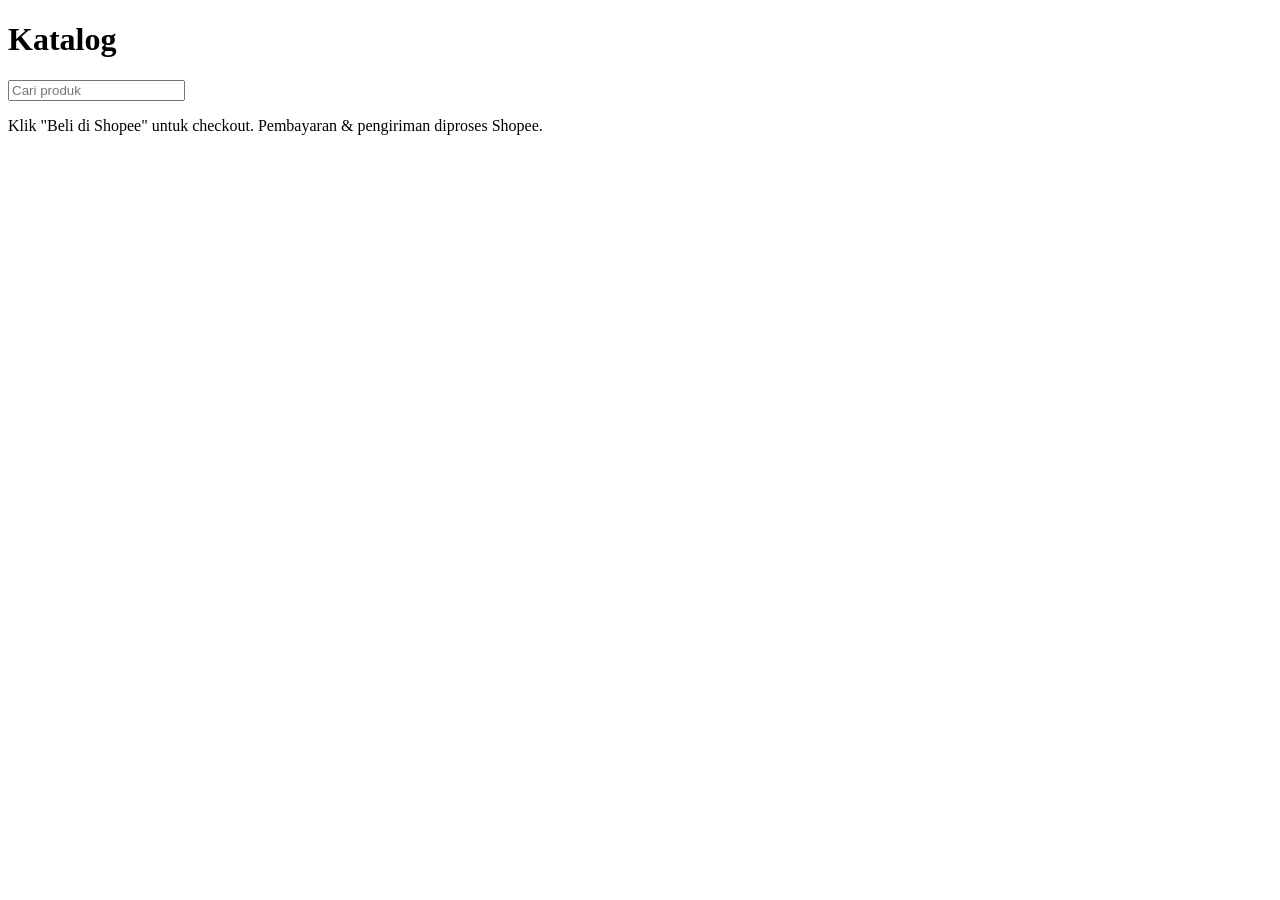
==== index.html @ 873a8762 "Add files via upload" ====
<!doctype html>
<html lang="id">
<head>
<meta charset="utf-8">
<meta name="viewport" content="width=device-width,initial-scale=1">
<title>Katalog Produk</title>
<meta name="description" content="Katalog produk. Pembelian lewat Shopee.">
<meta name="theme-color" content="#ee4d2d">
<link rel="preconnect" href="https://fonts.googleapis.com">
<link rel="preconnect" href="https://fonts.gstatic.com" crossorigin>
<link href="https://fonts.googleapis.com/css2?family=Bricolage+Grotesque:wght@600;800&family=Figtree:wght@400;500;700&display=swap" rel="stylesheet">
<link rel="stylesheet" href="css/index.css">
</head>
<body>
<header class="hero">
  <div class="wrap">
    <img id="logo" class="avatar" alt="" hidden>
    <h1 id="storeName">Katalog</h1>
    <p id="tagline"></p>
    <div class="links" id="links"></div>
  </div>
</header>
<main class="wrap">
  <div class="tools">
    <input id="q" type="search" placeholder="Cari produk" aria-label="Cari produk">
    <div id="chips" class="chips" role="tablist"></div>
  </div>
  <p id="count" class="count"></p>
  <section id="grid" class="grid" aria-live="polite">
    <div class="sk"></div><div class="sk"></div><div class="sk"></div><div class="sk"></div>
  </section>
  <p id="empty" class="empty" hidden>Produk tidak ditemukan. Coba kata kunci atau kategori lain.</p>
</main>
<footer class="foot">Klik "Beli di Shopee" untuk checkout. Pembayaran &amp; pengiriman diproses Shopee.</footer>
<script src="js/index.js"></script>
</body>
</html>
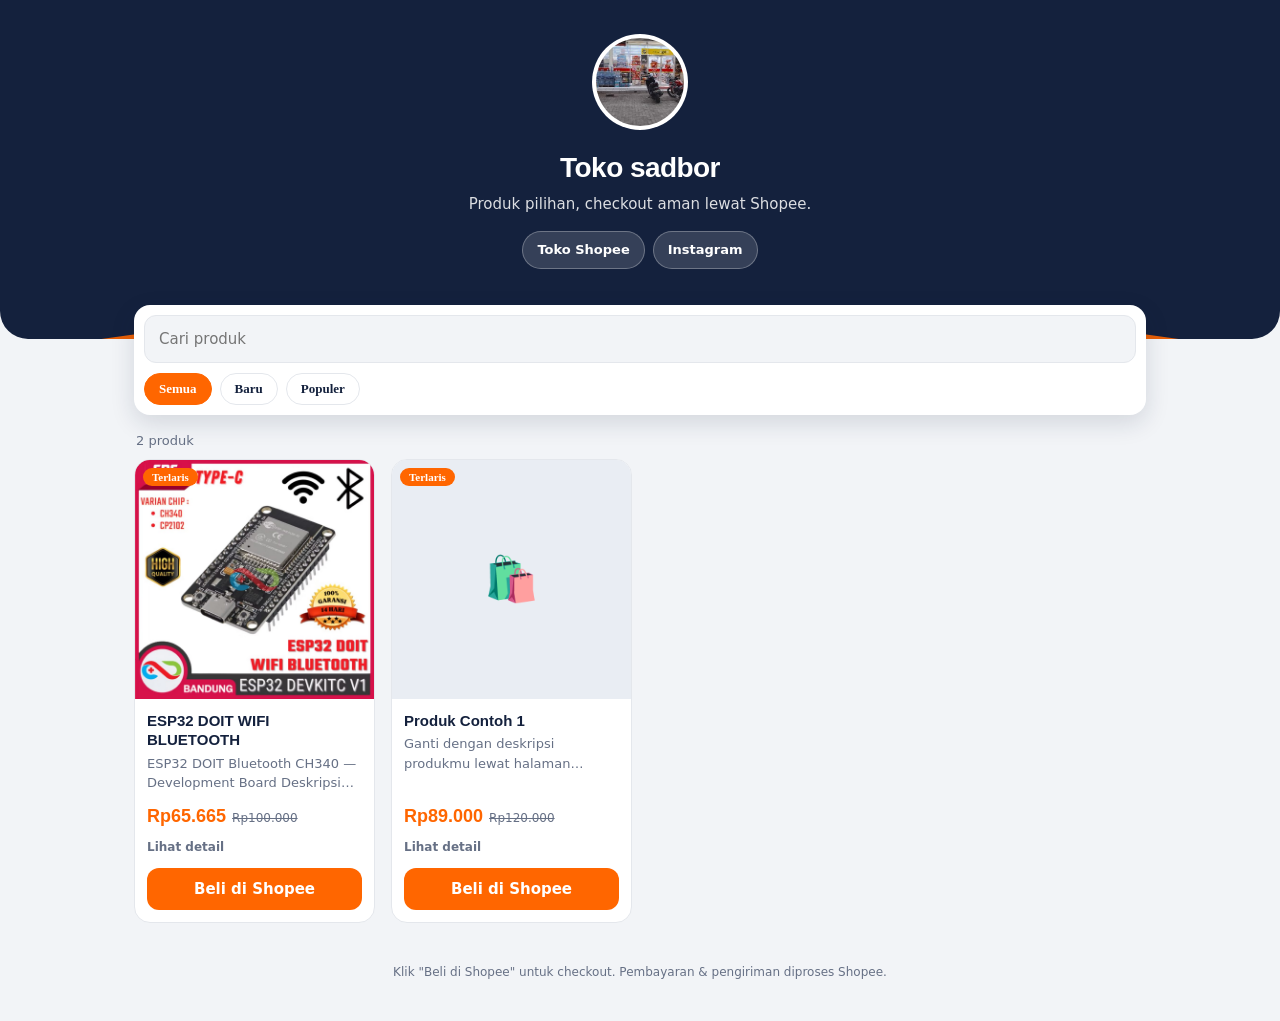
==== commit 786afa8a: "Add modal and WhatsApp contact sections to index.html" ====
--- a/index.html
+++ b/index.html
@@ -32,6 +32,21 @@
   <p id="empty" class="empty" hidden>Produk tidak ditemukan. Coba kata kunci atau kategori lain.</p>
 </main>
 <footer class="foot">Klik "Beli di Shopee" untuk checkout. Pembayaran &amp; pengiriman diproses Shopee.</footer>
+<div id="modal" class="modal" hidden>
+  <div class="sheet" role="dialog" aria-modal="true" aria-labelledby="mName">
+    <button class="x" id="mClose" aria-label="Tutup">×</button>
+    <div id="mBody"></div>
+  </div>
+</div>
+<div id="wa" class="wa" hidden>
+  <div id="waPanel" class="wa-panel" hidden>
+    <div class="wa-h">Kontak<small>Seller, agen, dan distributor</small></div>
+    <div id="waList"></div>
+  </div>
+  <button id="waBtn" class="wa-btn" aria-label="Chat WhatsApp">
+    <svg viewBox="0 0 32 32" width="30" height="30" fill="#fff" aria-hidden="true"><path d="M16 3C9 3 3.4 8.6 3.4 15.5c0 2.3.6 4.4 1.7 6.3L3 29l7.4-1.9c1.8 1 3.7 1.500 5.600 1.500 7 0 12.600-5.600 12.600-12.500S23 3 16 3zm0 22.800c-1.800 0-3.500-.5-5-1.400l-.4-.2-4.400 1.100 1.200-4.300-.3-.4a10 10 0 0 1-1.600-5.400C5.500 9.900 10.200 5.300 16 5.300s10.500 4.600 10.500 10.300S21.800 25.800 16 25.800zm5.800-7.600c-.3-.2-1.900-.9-2.200-1-.3-.1-.5-.2-.7.200-.2.300-.8 1-1 1.200-.2.200-.4.200-.7.100-.3-.2-1.400-.5-2.600-1.600-1-.9-1.600-1.900-1.800-2.200-.2-.3 0-.5.100-.7l.5-.5c.1-.2.200-.3.300-.5.100-.2.100-.4 0-.5l-1-2.300c-.2-.6-.5-.5-.7-.5h-.6c-.2 0-.5.100-.8.400-.3.300-1.100 1.100-1.100 2.700s1.200 3.100 1.300 3.300c.2.200 2.300 3.500 5.600 4.900 3.300 1.400 3.300.9 3.900.9.600-.1 1.900-.8 2.200-1.500.3-.8.3-1.400.2-1.500-.1-.2-.3-.3-.6-.4z"/></svg>
+  </button>
+</div>
 <script src="js/index.js"></script>
 </body>
 </html>
--- a/css/index.css
+++ b/css/index.css
@@ -0,0 +1,90 @@
+:root{--accent:#ee4d2d;--ink:#14213d;--mute:#667085;--bg:#f2f4f7;--card:#fff;--line:#e4e7ec;--r:16px}
+*{box-sizing:border-box}
+body{margin:0;font:400 15px/1.5 Figtree,system-ui,sans-serif;background:var(--bg);color:var(--ink);-webkit-font-smoothing:antialiased}
+h1,.name,.price{font-family:'Bricolage Grotesque',Figtree,sans-serif}
+.wrap{max-width:1040px;margin:0 auto;padding:0 14px}
+.hero{background:var(--ink);color:#fff;text-align:center;padding:34px 0 70px;border-radius:0 0 28px 28px;position:relative;overflow:hidden}
+.hero::after{content:"";position:absolute;inset:auto -10% -60% -10%;height:70%;background:var(--accent);opacity:.9;border-radius:50%}
+.hero .wrap{position:relative;z-index:1}
+.avatar{width:96px;height:96px;border-radius:50%;object-fit:cover;background:#fff;border:4px solid rgba(255,255,255,.25)}
+h1{margin:10px 0 4px;font-size:28px;font-weight:800;letter-spacing:-.02em}
+.hero p{margin:0 auto;max-width:440px;opacity:.85}
+.links{display:flex;gap:8px;justify-content:center;margin-top:16px;flex-wrap:wrap}
+.links a{color:#fff;text-decoration:none;font-weight:700;font-size:13px;padding:8px 14px;border-radius:99px;background:rgba(255,255,255,.14);border:1px solid rgba(255,255,255,.28)}
+.links a:hover{background:#fff;color:var(--ink)}
+.tools{position:sticky;top:8px;z-index:5;margin-top:-34px;padding:10px;background:var(--card);border-radius:var(--r);box-shadow:0 8px 24px rgba(20,33,61,.14)}
+#q{width:100%;border:1px solid var(--line);border-radius:12px;padding:12px 14px;font:inherit;background:var(--bg)}
+#q:focus,.chip:focus-visible,.buy:focus-visible,.links a:focus-visible{outline:3px solid var(--accent);outline-offset:2px}
+.chips{display:flex;gap:8px;overflow-x:auto;padding-top:10px;scrollbar-width:none}
+.chips:empty{display:none}
+.chip{flex:none;border:1px solid var(--line);background:#fff;color:var(--ink);padding:7px 14px;border-radius:99px;font:700 13px Figtree;cursor:pointer}
+.chip.on{background:var(--accent);border-color:var(--accent);color:#fff}
+.count{margin:16px 2px 8px;color:var(--mute);font-size:13px}
+.grid{display:grid;grid-template-columns:repeat(2,1fr);gap:12px;padding-bottom:30px}
+.card{background:var(--card);border-radius:var(--r);overflow:hidden;display:flex;flex-direction:column;border:1px solid var(--line)}
+.ph{position:relative;aspect-ratio:1;background:#e9edf3;display:grid;place-items:center;font-size:44px}
+.ph img{width:100%;height:100%;object-fit:cover;display:block}
+.badge{position:absolute;left:8px;top:8px;background:var(--accent);color:#fff;font:700 11px Figtree;padding:3px 9px;border-radius:99px}
+.body{padding:12px;display:flex;flex-direction:column;gap:4px;flex:1}
+.name{margin:0;font-weight:600;font-size:15px;line-height:1.3;display:-webkit-box;-webkit-line-clamp:2;-webkit-box-orient:vertical;overflow:hidden}
+.desc{color:var(--mute);font-size:13px;display:-webkit-box;-webkit-line-clamp:2;-webkit-box-orient:vertical;overflow:hidden}
+.pr{margin-top:auto;padding-top:6px}
+.price{font-weight:800;font-size:18px;color:var(--accent)}
+.old{margin-left:6px;color:var(--mute);text-decoration:line-through;font-size:12px}
+.buy{margin-top:8px;display:block;text-align:center;text-decoration:none;background:var(--accent);color:#fff;font-weight:700;padding:10px;border-radius:12px}
+.buy:hover{filter:brightness(.92)}
+.sk{aspect-ratio:3/4;border-radius:var(--r);background:linear-gradient(100deg,#e6e9ef 30%,#f4f5f8 50%,#e6e9ef 70%) 0 0/200% 100%;animation:sh 1.2s linear infinite}
+@keyframes sh{to{background-position:-200% 0}}
+.empty{text-align:center;color:var(--mute);padding:40px 0}
+.foot{text-align:center;color:var(--mute);font-size:12px;padding:10px 20px 40px}
+@media(min-width:640px){.grid{grid-template-columns:repeat(3,1fr);gap:16px}.chips{flex-wrap:wrap}}
+@media(min-width:900px){.grid{grid-template-columns:repeat(4,1fr)}}
+@media(prefers-reduced-motion:reduce){.sk{animation:none}}
+
+/* Anti salin */
+body{-webkit-user-select:none;user-select:none;-webkit-touch-callout:none}
+input,textarea{-webkit-user-select:text;user-select:text}
+img{-webkit-user-drag:none;pointer-events:none}
+body.lock{overflow:hidden}
+/* Foto header */
+.hero.has-img{background-size:cover;background-position:center}
+.hero.has-img::after{display:none}
+.hero.has-img h1,.hero.has-img p{text-shadow:0 2px 10px rgba(0,0,0,.45)}
+/* Kartu bisa diklik */
+.card{cursor:pointer;transition:box-shadow .15s}
+.card:hover{box-shadow:0 8px 22px rgba(20,33,61,.12)}
+.card:focus-visible{outline:3px solid var(--accent);outline-offset:2px}
+.more{font-size:12px;color:var(--mute);font-weight:700;margin-top:4px}
+/* Popup detail */
+.modal{position:fixed;inset:0;z-index:50;background:rgba(16,24,40,.6);display:flex;align-items:flex-end;justify-content:center}
+.modal[hidden]{display:none}
+.sheet{position:relative;background:#fff;width:100%;max-width:720px;max-height:92vh;overflow:auto;border-radius:22px 22px 0 0;animation:up .22s ease-out}
+.sheet .x{position:absolute;right:12px;top:12px;z-index:2;width:36px;height:36px;border-radius:50%;border:0;background:rgba(255,255,255,.92);font-size:24px;line-height:1;cursor:pointer;box-shadow:0 2px 8px rgba(0,0,0,.2)}
+.m-ph{position:relative;aspect-ratio:1/1;max-height:46vh;width:100%;background:#e9edf3;display:grid;place-items:center;font-size:64px;overflow:hidden}
+.m-ph img{width:100%;height:100%;object-fit:cover}
+.m-info{padding:18px 18px 22px}
+.m-cat{font-size:12px;font-weight:700;color:var(--accent)}
+.m-info h2{margin:2px 0 6px;font:800 22px/1.25 'Bricolage Grotesque',Figtree,sans-serif}
+.m-price{display:flex;align-items:baseline;gap:8px;flex-wrap:wrap}
+.m-price .price{font-size:26px}
+.off{background:#fee4e2;color:#b42318;font-size:12px;font-weight:700;padding:2px 8px;border-radius:99px}
+.m-info h3{font-size:14px;margin:18px 0 4px}
+.m-desc{margin:0 0 16px;color:#344054;white-space:pre-line;line-height:1.6}
+.m-note{display:block;text-align:center;color:var(--mute);margin-top:8px}
+@media(min-width:720px){.modal{align-items:center}.sheet{border-radius:22px;display:grid;grid-template-columns:1fr 1fr}.m-ph{aspect-ratio:auto;max-height:none;min-height:420px}#mBody{display:contents}}
+@keyframes up{from{transform:translateY(28px);opacity:.4}}
+/* Balon WhatsApp */
+.wa{position:fixed;right:16px;bottom:16px;z-index:40;display:flex;flex-direction:column;align-items:flex-end;gap:10px}
+.wa[hidden],.wa-panel[hidden]{display:none}
+.wa-btn{width:58px;height:58px;border-radius:50%;border:0;background:#25d366;display:grid;place-items:center;cursor:pointer;box-shadow:0 6px 18px rgba(37,211,102,.5)}
+.wa-btn:focus-visible{outline:3px solid #fff;outline-offset:2px;box-shadow:0 0 0 6px #25d366}
+.wa-panel{width:min(300px,calc(100vw - 32px));background:#fff;border-radius:16px;overflow:hidden;box-shadow:0 12px 32px rgba(16,24,40,.28)}
+.wa-h{background:#128c7e;color:#fff;padding:14px 16px;font-weight:700}
+.wa-h small{display:block;font-weight:400;opacity:.9;font-size:12px}
+#waList{max-height:50vh;overflow:auto}
+.wa-item{display:flex;align-items:center;gap:12px;padding:12px 16px;text-decoration:none;color:var(--ink);border-bottom:1px solid var(--line)}
+.wa-item:hover{background:#f0fdf4}
+.wa-item b{display:block;font-size:14px}
+.wa-item small{color:var(--mute)}
+.wa-av{width:40px;height:40px;border-radius:50%;background:#dcf8c6;color:#128c7e;display:grid;place-items:center;font-weight:800;flex:none}
+@media(prefers-reduced-motion:reduce){.sheet{animation:none}}
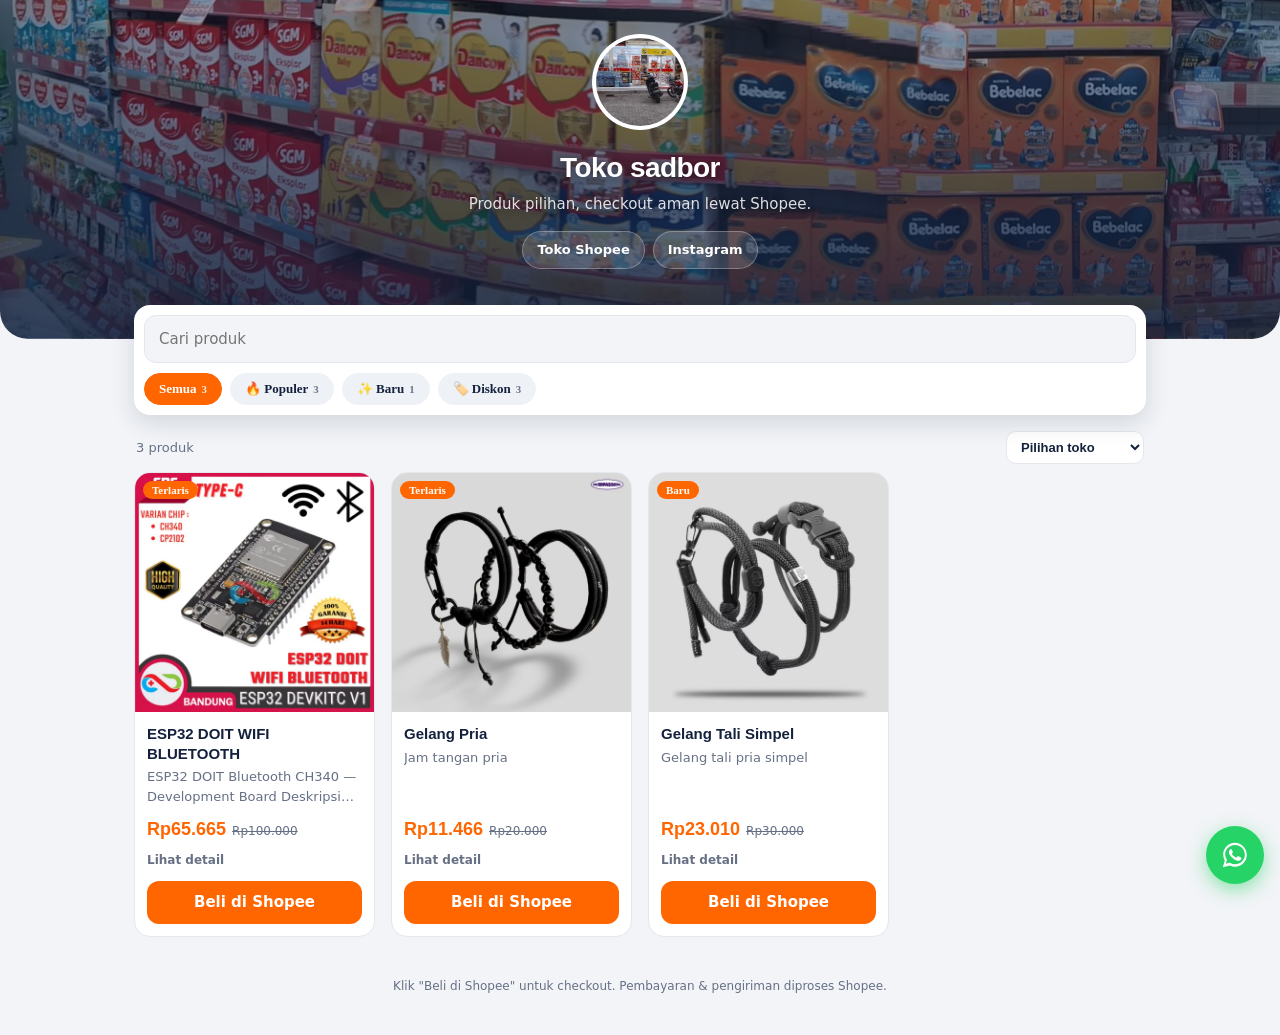
==== commit 2b5a3308: "Enhance product display with sorting options Added a sorting dropdown and updated contact header." ====
--- a/index.html
+++ b/index.html
@@ -25,7 +25,13 @@
     <input id="q" type="search" placeholder="Cari produk" aria-label="Cari produk">
     <div id="chips" class="chips" role="tablist"></div>
   </div>
-  <p id="count" class="count"></p>
+  <div class="meta">
+    <p id="count" class="count" aria-live="polite"></p>
+    <select id="sort" class="sort" aria-label="Urutkan produk">
+      <option value="">Pilihan toko</option><option value="baru">Terbaru</option><option value="populer">Terpopuler</option>
+      <option value="murah">Harga terendah</option><option value="mahal">Harga tertinggi</option>
+    </select>
+  </div>
   <section id="grid" class="grid" aria-live="polite">
     <div class="sk"></div><div class="sk"></div><div class="sk"></div><div class="sk"></div>
   </section>
@@ -40,7 +46,7 @@
 </div>
 <div id="wa" class="wa" hidden>
   <div id="waPanel" class="wa-panel" hidden>
-    <div class="wa-h">Kontak<small>Seller, agen, dan distributor</small></div>
+    <div class="wa-h">Hubungi kami<small>Seller, agen, dan distributor</small></div>
     <div id="waList"></div>
   </div>
   <button id="waBtn" class="wa-btn" aria-label="Chat WhatsApp">
--- a/css/index.css
+++ b/css/index.css
@@ -88,3 +88,18 @@
 .wa-item small{color:var(--mute)}
 .wa-av{width:40px;height:40px;border-radius:50%;background:#dcf8c6;color:#128c7e;display:grid;place-items:center;font-weight:800;flex:none}
 @media(prefers-reduced-motion:reduce){.sheet{animation:none}}
+
+/* Filter cepat */
+.meta{display:flex;justify-content:space-between;align-items:center;gap:10px;margin:16px 2px 8px}
+.meta .count{margin:0}
+.sort{border:1px solid var(--line);background:#fff;border-radius:10px;padding:7px 10px;font:600 13px Figtree,sans-serif;color:var(--ink)}
+.chip small{margin-left:5px;opacity:.6;font-weight:700}
+.chip.on small{opacity:.85}
+.chip.smart{background:#eef1f6;border-color:#eef1f6}
+.chip.smart.on{background:var(--accent);border-color:var(--accent)}
+.sep{flex:none;width:1px;background:var(--line);margin:4px 2px}
+.link{border:0;background:none;color:var(--accent);font:700 14px Figtree,sans-serif;cursor:pointer;text-decoration:underline;padding:0}
+.m-tags{display:flex;gap:6px;flex-wrap:wrap;align-items:center}
+.pill{font-size:12px;font-weight:700;padding:2px 9px;border-radius:99px}
+.pill.n{background:#e0edff;color:#1d4ed8}
+.pill.p{background:#ffe9e0;color:#c2410c}
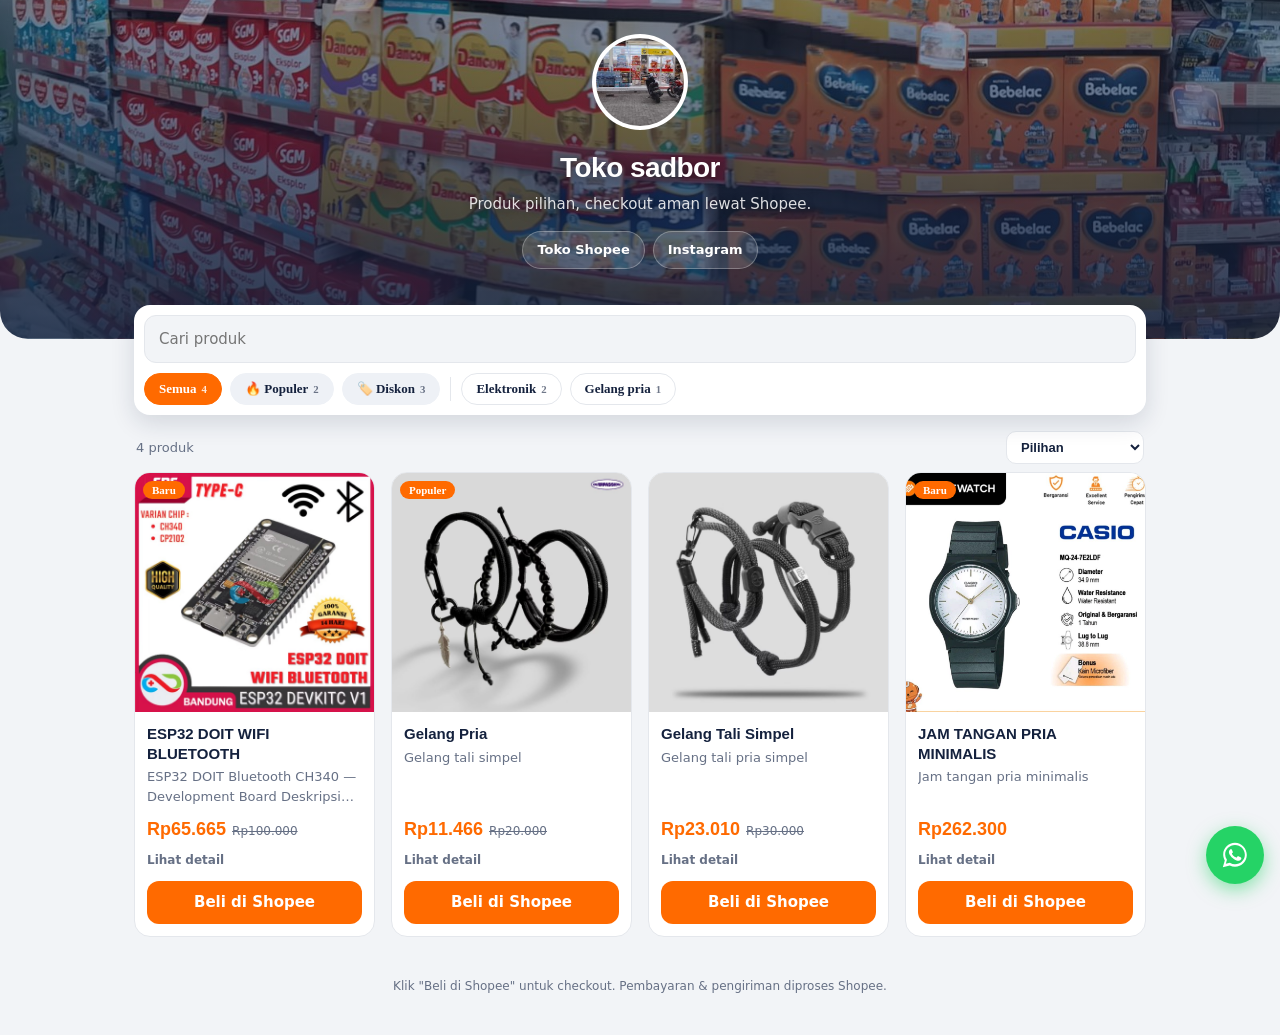
==== commit 2964d0f2: "Update contact and button labels in index.html" ====
--- a/index.html
+++ b/index.html
@@ -28,7 +28,7 @@
   <div class="meta">
     <p id="count" class="count" aria-live="polite"></p>
     <select id="sort" class="sort" aria-label="Urutkan produk">
-      <option value="">Pilihan toko</option><option value="baru">Terbaru</option><option value="populer">Terpopuler</option>
+      <option value="">Pilihan</option><option value="baru">Terbaru</option><option value="populer">Terpopuler</option>
       <option value="murah">Harga terendah</option><option value="mahal">Harga tertinggi</option>
     </select>
   </div>
@@ -46,10 +46,10 @@
 </div>
 <div id="wa" class="wa" hidden>
   <div id="waPanel" class="wa-panel" hidden>
-    <div class="wa-h">Hubungi kami<small>Seller, agen, dan distributor</small></div>
+    <div class="wa-h">Kontak kami<small>Untuk Informasi Seller, agen, dan distributor</small></div>
     <div id="waList"></div>
   </div>
-  <button id="waBtn" class="wa-btn" aria-label="Chat WhatsApp">
+  <button id="waBtn" class="wa-btn" aria-label="WhatsApp">
     <svg viewBox="0 0 32 32" width="30" height="30" fill="#fff" aria-hidden="true"><path d="M16 3C9 3 3.4 8.6 3.4 15.5c0 2.3.6 4.4 1.7 6.3L3 29l7.4-1.9c1.8 1 3.7 1.500 5.600 1.500 7 0 12.600-5.600 12.600-12.500S23 3 16 3zm0 22.800c-1.800 0-3.500-.5-5-1.400l-.4-.2-4.400 1.100 1.200-4.300-.3-.4a10 10 0 0 1-1.600-5.400C5.500 9.900 10.200 5.300 16 5.300s10.500 4.600 10.500 10.300S21.800 25.800 16 25.800zm5.800-7.600c-.3-.2-1.900-.9-2.200-1-.3-.1-.5-.2-.7.200-.2.300-.8 1-1 1.200-.2.200-.4.200-.7.100-.3-.2-1.400-.5-2.600-1.600-1-.9-1.600-1.900-1.800-2.200-.2-.3 0-.5.100-.7l.5-.5c.1-.2.200-.3.300-.5.100-.2.100-.4 0-.5l-1-2.300c-.2-.6-.5-.5-.7-.5h-.6c-.2 0-.5.100-.8.400-.3.300-1.100 1.100-1.100 2.700s1.200 3.100 1.300 3.300c.2.200 2.300 3.500 5.600 4.900 3.300 1.400 3.300.9 3.900.9.600-.1 1.900-.8 2.200-1.500.3-.8.3-1.400.2-1.500-.1-.2-.3-.3-.6-.4z"/></svg>
   </button>
 </div>
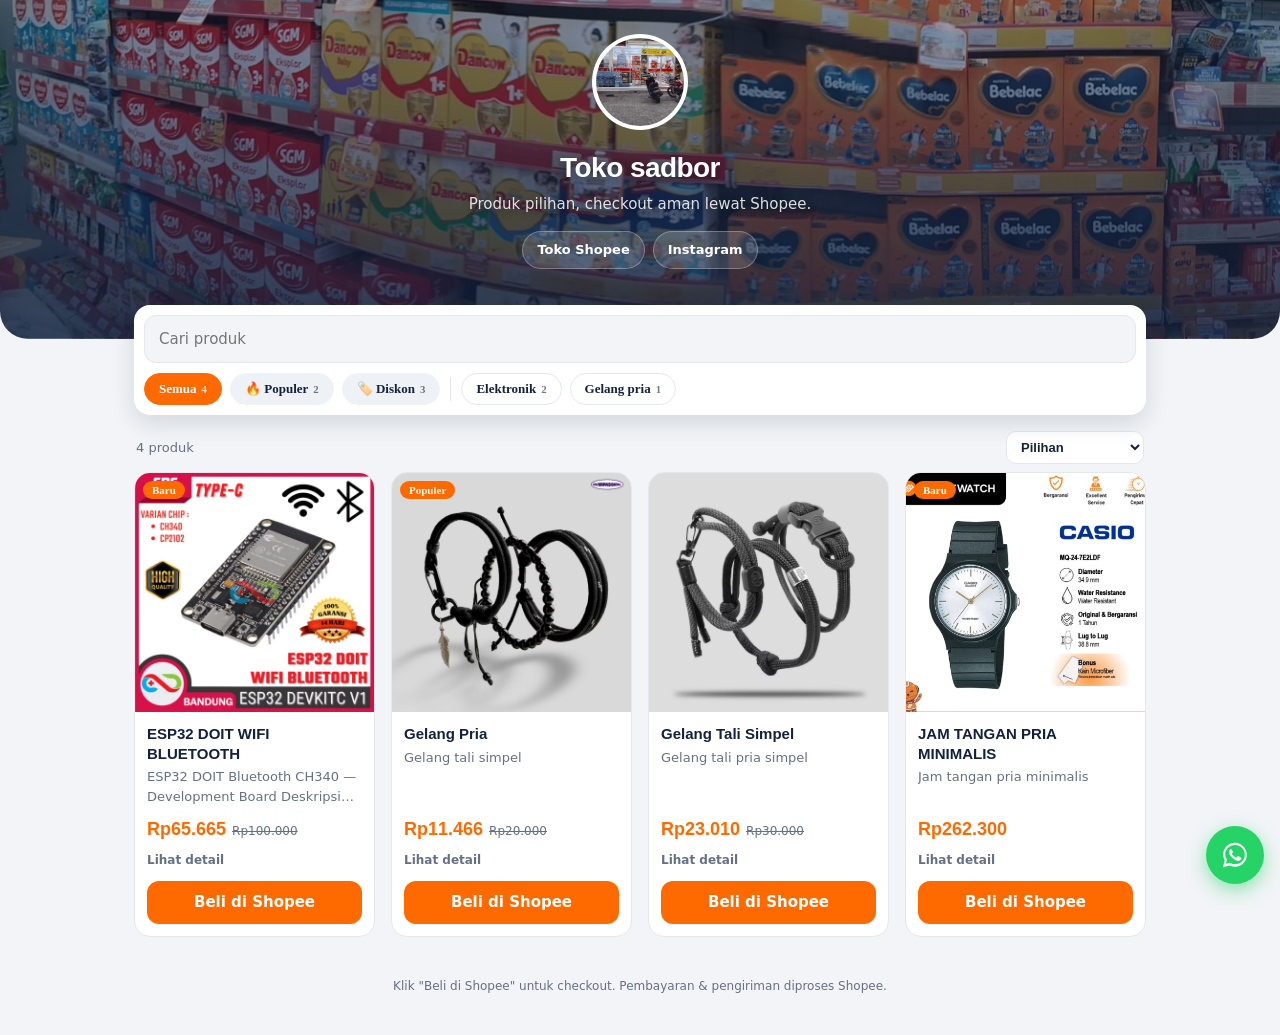
==== commit 6df61719: "Update WhatsApp button text and header" ====
--- a/index.html
+++ b/index.html
@@ -9,6 +9,7 @@
 <link rel="preconnect" href="https://fonts.googleapis.com">
 <link rel="preconnect" href="https://fonts.gstatic.com" crossorigin>
 <link href="https://fonts.googleapis.com/css2?family=Bricolage+Grotesque:wght@600;800&family=Figtree:wght@400;500;700&display=swap" rel="stylesheet">
+<link rel="stylesheet" href="https://cdnjs.cloudflare.com/ajax/libs/font-awesome/6.5.1/css/all.min.css" crossorigin="anonymous" referrerpolicy="no-referrer">
 <link rel="stylesheet" href="css/index.css">
 </head>
 <body>
@@ -46,10 +47,10 @@
 </div>
 <div id="wa" class="wa" hidden>
   <div id="waPanel" class="wa-panel" hidden>
-    <div class="wa-h">Kontak kami<small>Untuk Informasi Seller, agen, dan distributor</small></div>
+    <div class="wa-h">Hubungi kami<small>Seller, agen, dan distributor</small></div>
     <div id="waList"></div>
   </div>
-  <button id="waBtn" class="wa-btn" aria-label="WhatsApp">
+  <button id="waBtn" class="wa-btn" aria-label="Chat WhatsApp">
     <svg viewBox="0 0 32 32" width="30" height="30" fill="#fff" aria-hidden="true"><path d="M16 3C9 3 3.4 8.6 3.4 15.5c0 2.3.6 4.4 1.7 6.3L3 29l7.4-1.9c1.8 1 3.7 1.500 5.600 1.500 7 0 12.600-5.600 12.600-12.500S23 3 16 3zm0 22.800c-1.800 0-3.500-.5-5-1.400l-.4-.2-4.400 1.100 1.200-4.300-.3-.4a10 10 0 0 1-1.600-5.400C5.500 9.900 10.200 5.300 16 5.300s10.500 4.600 10.500 10.300S21.800 25.800 16 25.800zm5.800-7.600c-.3-.2-1.900-.9-2.200-1-.3-.1-.5-.2-.7.200-.2.300-.8 1-1 1.200-.2.200-.4.200-.7.100-.3-.2-1.400-.5-2.600-1.600-1-.9-1.600-1.900-1.800-2.200-.2-.3 0-.5.100-.7l.5-.5c.1-.2.200-.3.300-.5.100-.2.100-.4 0-.5l-1-2.300c-.2-.6-.5-.5-.7-.5h-.6c-.2 0-.5.100-.8.400-.3.300-1.100 1.100-1.100 2.700s1.200 3.100 1.300 3.300c.2.200 2.300 3.500 5.600 4.900 3.300 1.400 3.300.9 3.900.9.600-.1 1.900-.8 2.200-1.500.3-.8.3-1.400.2-1.500-.1-.2-.3-.3-.6-.4z"/></svg>
   </button>
 </div>
--- a/css/index.css
+++ b/css/index.css
@@ -103,3 +103,57 @@
 .pill{font-size:12px;font-weight:700;padding:2px 9px;border-radius:99px}
 .pill.n{background:#e0edff;color:#1d4ed8}
 .pill.p{background:#ffe9e0;color:#c2410c}
+
+/* ===== Label produk (Font Awesome) + animasi ===== */
+.card{position:relative}
+.ph{overflow:hidden;color:#a3acbd}
+.lbs{position:absolute;left:8px;top:8px;z-index:2;display:flex;flex-direction:column;align-items:flex-start;gap:5px}
+.lb{--c:var(--accent);position:relative;overflow:hidden;display:inline-flex;align-items:center;gap:5px;color:#fff;background:var(--c);font:700 11px/1 Figtree,sans-serif;padding:5px 10px 5px 8px;border-radius:99px;box-shadow:0 2px 8px rgba(0,0,0,.2);transform-origin:left center}
+.lb i{font-size:11px;display:inline-block}
+.lb.new{--c:#2563eb}
+.lb.pop{--c:#ea580c}
+.lb::after{content:"";position:absolute;inset:0;background:linear-gradient(100deg,transparent 30%,rgba(255,255,255,.6) 50%,transparent 70%);transform:translateX(-130%);pointer-events:none}
+.deal{position:absolute;right:8px;top:8px;z-index:2;display:inline-flex;align-items:center;gap:4px;background:#dc2626;color:#fff;font:800 11px/1 Figtree,sans-serif;padding:5px 9px;border-radius:99px;box-shadow:0 2px 8px rgba(0,0,0,.2)}
+.deal i{font-size:10px}
+.deal::before{content:"";position:absolute;inset:0;border-radius:inherit;border:2px solid #dc2626;opacity:0;pointer-events:none}
+
+/* label muncul sebelum kartu terlihat: disembunyikan agar tidak berkedip */
+.card:not(.seen) .lb,.card:not(.seen) .deal{opacity:0}
+.seen .lb{animation:lb-in .55s cubic-bezier(.2,1.5,.4,1) both;animation-delay:var(--d,0s)}
+.seen .deal{animation:lb-in .55s cubic-bezier(.2,1.5,.4,1) both;animation-delay:calc(var(--d,0s) + .12s)}
+.seen .lbs .lb:nth-child(2){animation-delay:calc(var(--d,0s) + .2s)}
+
+/* animasi berulang: hanya saat kartu terlihat */
+.inview .lb::after{animation:lb-shine 3.4s ease-in-out infinite;animation-delay:calc(var(--d,0s) + .8s)}
+.inview .lb.pop i{animation:flame 1.1s ease-in-out infinite;transform-origin:50% 90%}
+.inview .lb.new i{animation:twinkle 1.7s ease-in-out infinite}
+.inview .lb.custom i{animation:twinkle 2.2s ease-in-out infinite}
+.inview .deal::before{animation:ripple 1.9s ease-out infinite}
+.inview .deal i{animation:wiggle 2.4s ease-in-out infinite;transform-origin:50% 20%}
+
+/* kartu berlabel: cahaya tepi + kilau pada foto */
+.card.has-lb::before{content:"";position:absolute;inset:0;border-radius:inherit;pointer-events:none;z-index:3;opacity:0;--glow:var(--accent);box-shadow:inset 0 0 0 2px var(--glow),inset 0 0 22px var(--glow)}
+.card.hot::before{--glow:#ea580c}
+.card.fresh::before{--glow:#2563eb}
+.card.has-lb.inview::before{animation:glow 2.6s ease-in-out infinite;animation-delay:var(--d,0s)}
+.card.has-lb .ph::after{content:"";position:absolute;top:0;left:0;width:45%;height:100%;z-index:1;pointer-events:none;background:linear-gradient(100deg,transparent,rgba(255,255,255,.5),transparent);transform:translateX(-140%) skewX(-18deg)}
+.card.has-lb.inview .ph::after{animation:sweep 4.6s ease-in-out infinite;animation-delay:calc(var(--d,0s) + 1s)}
+.chip.smart i{font-size:12px;margin-right:2px}
+.chip.smart.pop:not(.on) i{color:#ea580c}
+.chip.smart.new:not(.on) i{color:#2563eb}
+.chip.smart.sale:not(.on) i{color:#dc2626}
+.pill i{font-size:11px}
+
+@keyframes lb-in{0%{opacity:0;transform:scale(.3) translateY(-6px)}60%{opacity:1;transform:scale(1.12)}100%{opacity:1;transform:scale(1)}}
+@keyframes lb-shine{0%,55%{transform:translateX(-130%)}100%{transform:translateX(130%)}}
+@keyframes flame{0%,100%{transform:scale(1) rotate(0)}25%{transform:scale(1.18,1.08) rotate(-7deg)}50%{transform:scale(.92,1.2) rotate(6deg)}75%{transform:scale(1.1) rotate(-3deg)}}
+@keyframes twinkle{0%,100%{transform:scale(1) rotate(0)}50%{transform:scale(1.28) rotate(20deg)}}
+@keyframes wiggle{0%,60%,100%{transform:rotate(0)}70%{transform:rotate(-18deg)}80%{transform:rotate(14deg)}90%{transform:rotate(-8deg)}}
+@keyframes ripple{0%{opacity:.7;transform:scale(1)}100%{opacity:0;transform:scale(1.5,1.7)}}
+@keyframes glow{0%,100%{opacity:.08}50%{opacity:.85}}
+@keyframes sweep{0%,60%{transform:translateX(-140%) skewX(-18deg)}100%{transform:translateX(340%) skewX(-18deg)}}
+
+@media(prefers-reduced-motion:reduce){
+  .seen .lb,.seen .deal,.inview .lb::after,.inview .lb i,.inview .deal::before,.inview .deal i,.card.has-lb.inview::before,.card.has-lb.inview .ph::after{animation:none!important}
+  .card.has-lb::before{opacity:.35}
+          }
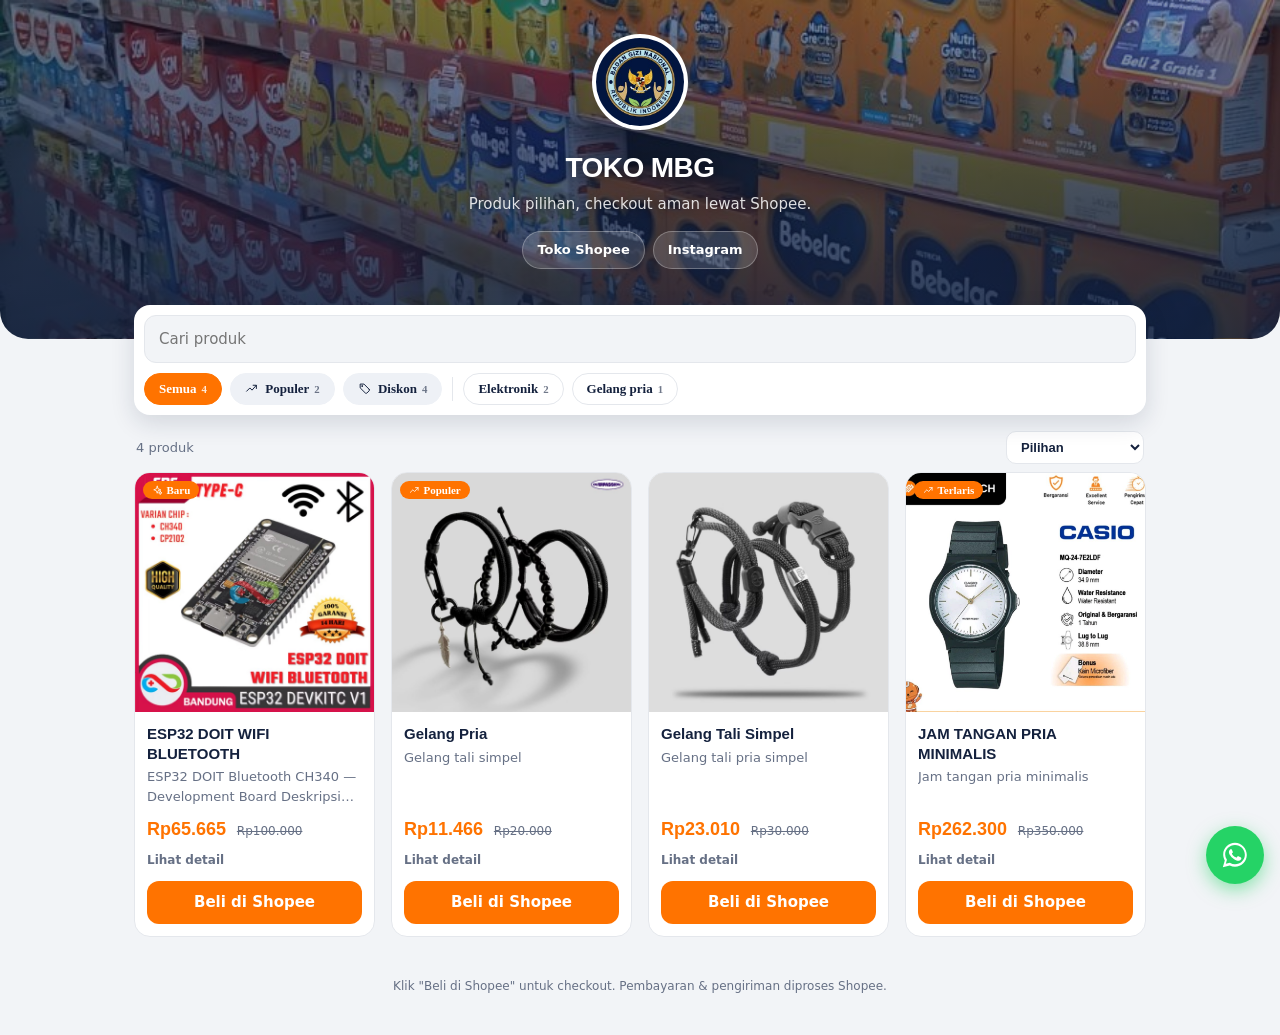
==== commit 32bb351f: "Modify WhatsApp contact info text Updated the contact information text in the WhatsApp section." ====
--- a/index.html
+++ b/index.html
@@ -47,7 +47,7 @@
 </div>
 <div id="wa" class="wa" hidden>
   <div id="waPanel" class="wa-panel" hidden>
-    <div class="wa-h">Hubungi kami<small>Seller, agen, dan distributor</small></div>
+    <div class="wa-h">Hubungi kami<small>untuk informasi Seller, agen, dan distributor</small></div>
     <div id="waList"></div>
   </div>
   <button id="waBtn" class="wa-btn" aria-label="Chat WhatsApp">
